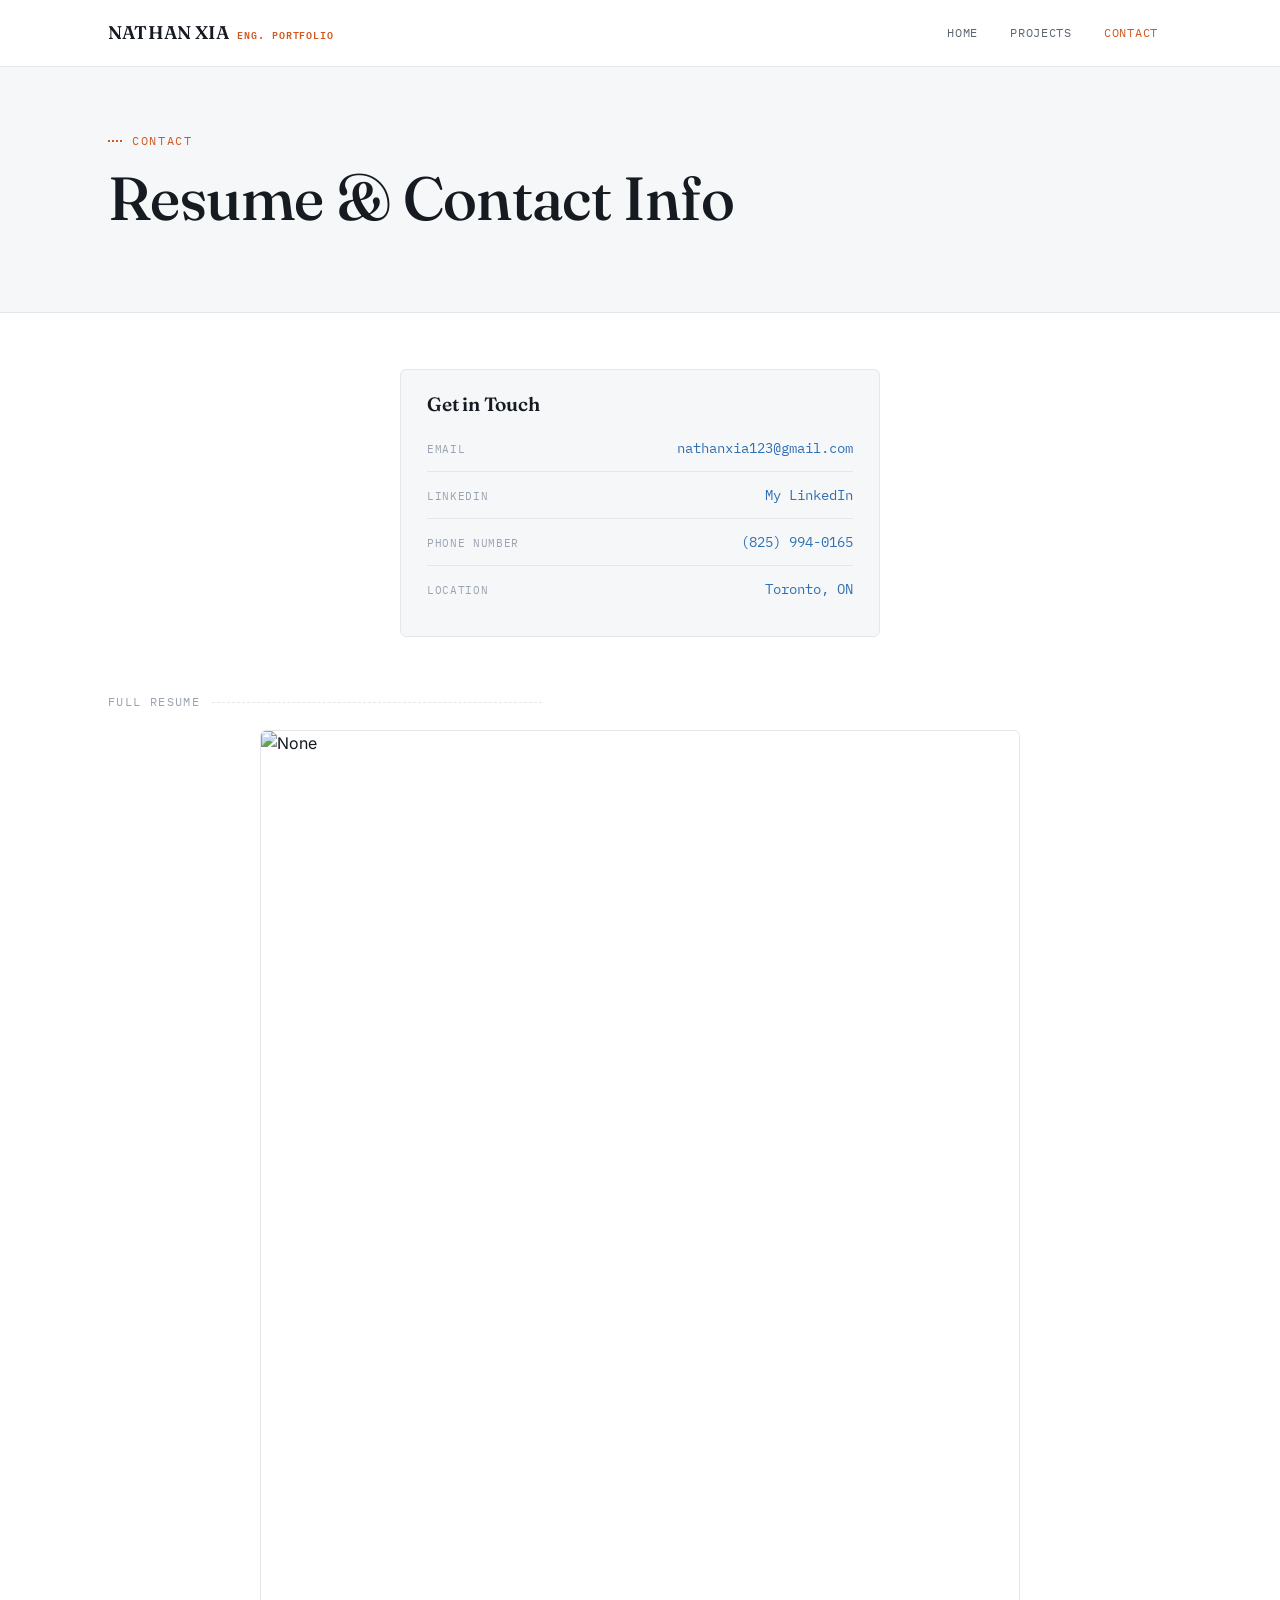
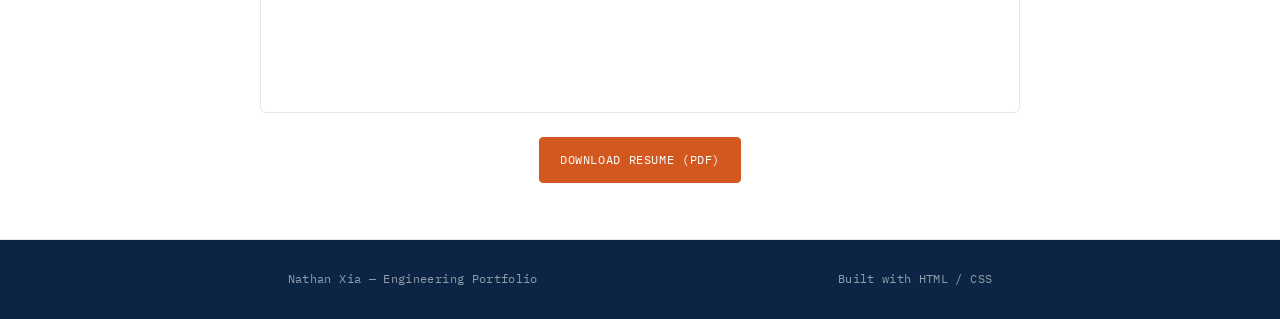
==== contact.html @ e9807b2f "Update resume image source to PDF link" ====
<!DOCTYPE html>
<html lang="en">
<head>
<meta charset="UTF-8">
<meta name="viewport" content="width=device-width, initial-scale=1.0">
<title>Contact — Nathan Xia</title>
<link rel="preconnect" href="https://fonts.googleapis.com">
  <link rel="icon" type="image/x-icon" href="Icon.jpg">
<link rel="preconnect" href="https://fonts.gstatic.com" crossorigin>
<link href="https://fonts.googleapis.com/css2?family=Fraunces:opsz,wght@9..144,400;9..144,500;9..144,600&family=Inter:wght@400;500;600&family=IBM+Plex+Mono:wght@400;500&display=swap" rel="stylesheet">
<link rel="stylesheet" href="styles.css">
</head>
<body>

<nav class="site-nav">
  <div class="wrap">
    <a class="brand" href="index.html">NATHAN XIA <small>Eng. Portfolio</small></a>
    <button class="nav-toggle" id="navToggle" aria-label="Toggle menu">≡</button>
    <ul class="nav-links" id="navLinks">
      <li><a href="index.html">Home</a></li>
      <li><a href="projects.html">Projects</a></li>
      <li><a href="contact.html" class="active">Contact</a></li>
    </ul>
  </div>
</nav>

<header class="proj-header">
  <div class="wrap" style="padding:64px 28px 48px;">
    <p class="eyebrow">Contact</p>
    <h1>Resume &amp; Contact Info</h1>
  </div>
</header>

<main>
  <section class="tight">
    <div class="wrap">
      <div class="panel contact-solo">
        <h3 style="margin-top:0;">Get in Touch</h3>
        <div class="contact-field">
          <span class="k">Email</span>
          <span class="v">nathanxia123@gmail.com</span>
        </div>
        <div class="contact-field">
          <span class="k">LinkedIn</span>
          <span class="v"><a href="https://www.linkedin.com/in/nathan-xia-985181336/">My LinkedIn</a></span>
        </div>
        <div class="contact-field">
          <span class="k">Phone Number</span>
          <span class="v">(825) 994-0165</span>
        </div>
        <div class="contact-field" style="border-bottom:none;">
          <span class="k">Location</span>
          <span class="v">Toronto, ON</span>
        </div>
      </div>
    </div>
  </section>

  <section class="tight" style="padding-top:0;">
    <div class="wrap">
      <p class="section-label">Full Resume</p>
      <figure class="resume-preview">
        <div class="frame">
           <img src="media/Nathan_Xia_s_Resume (5).pdf" alt="None">
        </div>
      </figure>
      <div class="resume-btn-row">
        <a class="btn" href="Resume May 2026.pdf">Download Resume (PDF)</a>
      </div>
    </div>
  </section>
</main>
   
<footer class="site-footer">
  <div class="footer-inner">
    <span>Nathan Xia — Engineering Portfolio</span>
    <span>Built with HTML / CSS</span>
  </div>
</footer>
<script>
  document.getElementById('navToggle')?.addEventListener('click', function(){
    document.getElementById('navLinks').classList.toggle('open');
  });
</script>
</body>
</html>
---- styles.css ----
/* ===========================================================
   NATHAN XIA — ENGINEERING PORTFOLIO
   Design language: clean editorial white, with a quiet
   aerospace thread running through it — deep flight-navy,
   a rocket-flame orange accent, and dashed "flight path"
   rules standing in for plain dividers.
   =========================================================== */

:root{
  --bg:        #ffffff;
  --bg-alt:    #f6f7f9;
  --panel:     #ffffff;
  --panel-2:   #f1f2f5;
  --line:      #e3e6eb;
  --line-soft: #ecedf1;
  --text:      #161b22;
  --text-dim:  #5b6472;
  --text-faint:#9aa3b1;
  --navy:      #0c2545;
  --navy-soft: #16335c;
  --accent:    #d2581f;   /* rocket-flame orange */
  --accent-dim:#b9763f;
  --accent-soft:#fbe6d6;
  --accent-2:  #2f6fb3;   /* flight-data blue, used for links */
  --good:      #2f7a55;

  --font-display: 'Fraunces', serif;
  --font-body: 'Inter', sans-serif;
  --font-mono: 'IBM Plex Mono', monospace;

  --maxw: 1120px;
}

*{box-sizing:border-box;}
html{scroll-behavior:smooth;}
body{
  margin:0;
  background:var(--bg);
  color:var(--text);
  font-family:var(--font-body);
  font-size:16px;
  line-height:1.6;
  -webkit-font-smoothing:antialiased;
}

img{max-width:100%;display:block;}

a{color:var(--accent-2);text-decoration:none;}
a:hover{text-decoration:underline;}

::selection{background:var(--accent);color:#161616;}

@media (prefers-reduced-motion: reduce){
  *{animation-duration:0.01ms !important; animation-iteration-count:1 !important; transition-duration:0.01ms !important; scroll-behavior:auto !important;}
}

/* ---------- layout shells ---------- */
.wrap{
  max-width:var(--maxw);
  margin:0 auto;
  padding:0 28px;
}
section{padding:88px 0;}
section.tight{padding:56px 0;}

.eyebrow{
  font-family:var(--font-mono);
  font-size:12px;
  letter-spacing:.14em;
  text-transform:uppercase;
  color:var(--accent);
  display:flex;
  align-items:center;
  gap:10px;
  margin:0 0 14px;
}
.eyebrow::before{
  content:"";
  width:14px;height:0;
  border-top:2px dotted var(--accent);
  display:inline-block;
}

h1,h2,h3,h4{
  font-family:var(--font-display);
  font-weight:600;
  line-height:1.14;
  margin:0 0 .5em;
  letter-spacing:-0.01em;
  color:var(--text);
}
h1{font-size:clamp(2.3rem,5vw,3.8rem); font-weight:500;}
h2{font-size:clamp(1.5rem,3vw,2.1rem); font-weight:500;}
h3{font-size:1.2rem;}

p{margin:0 0 1em;color:var(--text-dim);max-width:62ch;}
p.lead{color:var(--text);font-size:1.1rem;}

.divider{
  height:0;
  border-top:1px dashed var(--line);
  margin:0;
}

/* ---------- nav ---------- */
.site-nav{
  position:sticky;
  top:0;
  z-index:50;
  background:rgba(255,255,255,0.92);
  backdrop-filter:blur(8px);
  border-bottom:1px solid var(--line);
}
.site-nav .wrap{
  display:flex;
  align-items:center;
  justify-content:space-between;
  height:66px;
}
.brand{
  font-family:var(--font-display);
  font-weight:600;
  font-size:1.15rem;
  color:var(--text);
  letter-spacing:.01em;
  display:flex;
  align-items:baseline;
  gap:8px;
}
.brand small{
  font-family:var(--font-mono);
  font-size:.6rem;
  color:var(--accent);
  letter-spacing:.1em;
  text-transform:uppercase;
}
.brand:hover{text-decoration:none;}

.nav-links{
  display:flex;
  gap:4px;
  list-style:none;
  margin:0;
  padding:0;
  font-family:var(--font-mono);
  font-size:.76rem;
  letter-spacing:.06em;
  text-transform:uppercase;
}
.nav-links a{
  color:var(--text-dim);
  padding:8px 14px;
  border-radius:3px;
  display:inline-block;
}
.nav-links a:hover{color:var(--text);text-decoration:none;background:var(--bg-alt);}
.nav-links a.active{color:var(--accent);}

.nav-toggle{display:none;}

@media (max-width:720px){
  .nav-links{
    position:fixed;
    inset:66px 0 auto 0;
    flex-direction:column;
    background:var(--bg);
    border-bottom:1px solid var(--line);
    padding:8px;
    display:none;
  }
  .nav-links.open{display:flex;}
  .nav-toggle{
    display:inline-flex;
    background:none;border:1px solid var(--line);
    color:var(--text);width:36px;height:36px;
    border-radius:4px;align-items:center;justify-content:center;
    font-family:var(--font-mono);
  }
}

/* ---------- hero (dual video) ---------- */

.hero-frame{
  padding:28px 28px 0;
  max-width:var(--maxw);
  margin:0 auto;
}

.hero{
  position:relative;
  display:flex;
  flex-direction:column;
  height:min(78vh,640px);
  min-height:600px;
  overflow:hidden;
  background:var(--navy);
  border-radius:10px;
}

/* each half */
.hero-pane{
  flex:1;
  min-height:0;         
  position:relative;
  overflow:hidden;
  background:
    radial-gradient(circle at 30% 20%, var(--navy-soft) 0%, var(--navy) 70%);
}

/* divider line */
.hero-pane + .hero-pane{
  border-top:1px dashed rgba(210,88,31,0.35);
}

/* video fills pane */
.hero-pane video{
  position:absolute;
  inset:0;
  width:100%;
  height:100%;
  object-fit:cover;
  opacity:1;
  z-index:1;
}

/* top-left labels */
.hero-pane .pane-tag{
  position:absolute;
  top:18px;
  left:18px;
  font-family:var(--font-mono);
  font-size:.65rem;
  letter-spacing:.12em;
  color:rgba(255,255,255,0.45);
  text-transform:uppercase;
  z-index:3;
}

.hero-pane .pane-tag span{
  color:var(--accent);
}

/* overlay text block */
.hero-overlay{
  position:absolute;
  inset:0;
  z-index:4;
  display:flex;
  flex-direction:column;
  align-items:center;
   justify-content:center;
  text-align:center;
  background:transparent;
  padding:0 24px;
  pointer-events:none;
}

/* overlay text styling */
.hero-overlay .eyebrow{
  justify-content:center;
  color:var(--accent);
}

.hero-overlay .eyebrow::before{
  border-top-color:var(--accent);
}

.hero-overlay h1{
  color:#fff;
  margin-bottom:.3em;
  text-shadow:0 2px 24px rgba(0,0,0,.35);
}

.hero-overlay p{
  color:rgba(255,255,255,0.72);
  max-width:46ch;
}

/* ticker */
.hero-ticker{
  margin-top:22px;
  font-family:var(--font-mono);
  font-size:.72rem;
  letter-spacing:.16em;
  text-transform:uppercase;
  color:#fff;
  border-top:1px dashed rgba(255,255,255,0.3);
  border-bottom:1px dashed rgba(255,255,255,0.3);
  padding:10px 0;
  width:100%;
  max-width:560px;
}
/* ---------- about / cards ---------- */
.about-grid{
  display: grid;
  grid-template-columns: 1fr 1fr;
  gap: 48px;
  align-items: start;
}

.about-image img{
  width: 100%;
  height: auto;
  display: block;
  border-radius: 8px;
  object-fit: cover;
  border: 1px solid var(--line);
}

.about-caption{
  margin-top: 10px;
  font-size: .78rem;
  line-height: 1.4;
  color: #5a5a5a;
  font-family: var(--font-mono);

  max-width: 100%;   /* 🔥 prevents overflow influence */
  overflow-wrap: break-word;
}

/* optional file label */
.about-cap-file{
  display: block;
  font-size: .7rem;
  color: var(--accent);
  margin-bottom: 6px;
}

@media (max-width:820px){ .about-grid{grid-template-columns:1fr;} }

.panel{
  background:var(--bg-alt);
  border:1px solid var(--line);
  border-radius:6px;
  padding:24px 26px;
}

.tag-list{
  list-style:none;
  margin:0;padding:0;
  display:flex;flex-wrap:wrap;gap:8px;
}
.tag{
  font-family:var(--font-mono);
  font-size:1.0rem;
  letter-spacing:.02em;
  color:var(--text-dim);
  border:1px solid var(--line);
  background:#fff;
  padding:6px 11px;
  border-radius:3px;
  white-space:nowrap;
}
/* ---------- featured / project index cards ---------- */

/* ---------- project grid ---------- */
.proj-grid{
  display:grid;
  grid-template-columns:repeat(2, minmax(320px, 1fr));
  gap:28px;
}

@media (max-width:720px){
  .proj-grid{
    grid-template-columns:1fr;
  }
}

/* ---------- project card ---------- */
.proj-card{
  position:relative;
  display:block;
  background:#fff;
  border:1px solid var(--line);
  border-radius:8px;
  overflow:hidden;
  transition:border-color .2s ease, transform .2s ease, box-shadow .2s ease;

  min-height:500px; /* makes cards taller */
}

.proj-card:hover{
  border-color:var(--accent-dim);
  transform:translateY(-2px);
  text-decoration:none;
  box-shadow:0 10px 30px -16px rgba(12,37,69,0.35);
}

/* ---------- image / thumbnail ---------- */
.proj-card .thumb{
  height:350px; /* taller image area */
  background:var(--bg-alt);
  display:flex;
  align-items:center;
  justify-content:center;
  overflow:hidden;
  border-bottom:1px solid var(--line);
}

.proj-card .thumb img{
  width:100%;
  height:100%;
  object-fit:cover;
}

.proj-card .thumb .ph-mark{
  font-family:var(--font-mono);
  font-size:.7rem;
  color:var(--text-faint);
  letter-spacing:.1em;
  text-transform:uppercase;
}

/* ---------- text body ---------- */
.proj-card .body{
  padding:14px 16px 16px;
}

.proj-card .index{
  font-family:var(--font-mono);
  font-size:.7rem;
  color:var(--accent);
  letter-spacing:.08em;
}

.proj-card h3{
  margin:6px 0 8px;
  color:var(--text);
}

.proj-card p{
  font-size:.92rem;
  margin:0;
}



/* ---------- status tag ---------- */
.proj-card .status{
  display:inline-block;
  margin-top:10px;
  font-family:var(--font-mono);
  font-size:.65rem;
  letter-spacing:.1em;
  text-transform:uppercase;
  color:var(--good);
  border:1px solid #cfe6da;
  background:#f1f9f4;
  padding:3px 8px;
  border-radius:3px;
}

/* ---------- project detail ---------- */
.proj-header{
  border-bottom:1px solid var(--line);
  background:var(--bg-alt);
}
.proj-header .index-tag{
  font-family:var(--font-mono);
  color:var(--accent);
  font-size:.8rem;
  letter-spacing:.1em;
  text-transform:uppercase;
}
.badge-ongoing{
  display:inline-block;
  margin-left:10px;
  font-family:var(--font-mono);
  font-size:.6rem;
  letter-spacing:.1em;
  text-transform:uppercase;
  color:var(--accent);
  background:var(--accent-soft);
  border:1px solid #ecc9a8;
  padding:2px 8px;
  border-radius:10px;
  vertical-align:middle;
}

.section-label{
  font-family:var(--font-mono);
  font-size:.72rem;
  letter-spacing:.12em;
  text-transform:uppercase;
  color:var(--text-faint);
  margin:0 0 18px;
  display:flex;
  align-items:center;
  gap:12px;
}
.section-label::after{
  content:"";
  flex:1;
  height:0;
  border-top:1px dashed var(--line);
}

ul.std-list{
  margin:0 0 1em;
  padding-left:1.1em;
  color:var(--text-dim);
}
ul.std-list ul{margin-top:6px;margin-bottom:6px;}
ul.std-list li{margin-bottom:7px;}
ul.std-list li::marker{color:var(--accent-2);}

/* gallery — single-column editorial flow, no grid.
   Two images per project can be marked "shot--large" (wider,
   taller, bleeds past the text column) to create a visual
   hierarchy; everything else uses "shot--std" at one
   consistent, smaller size. */
.gallery{
  display:flex;
  flex-direction:column;
  gap:44px;
}

figure.shot{
  margin:0 auto;
  width:100%;
}
figure.shot--large{ max-width:880px; }
figure.shot--std{ max-width:560px; }

.shot-row{
  display:grid;
  grid-template-columns:1fr 1fr;
  gap:28px;
  max-width:880px;
  margin:0 auto;
  align-items:start;
}
.shot-row figure.shot--std{ max-width:none; width:100%; margin:0; }
@media (max-width:680px){
  .shot-row{ grid-template-columns:1fr; }
}

figure.shot .frame{
  background:var(--bg-alt);
  border:1px solid var(--line);
  border-radius:6px;
  overflow:hidden;
  position:relative;
  min-height:260px;
}
figure.shot--large .frame{ aspect-ratio:16/9; min-height:340px; }
figure.shot--std .frame{ aspect-ratio:4/3; min-height:240px; }

figure.shot .frame img,
figure.shot .frame video{
  position:absolute;inset:0;
  width:100%;height:100%;
  object-fit:cover;
}

figcaption{
  padding:14px 2px 0;
  font-size:.92rem;
  color:var(--text-dim);
}
figure.shot--large figcaption{ font-size:.96rem; }
figcaption .cap-file{
  display:block;
  font-family:var(--font-mono);
  font-size:.68rem;
  color:var(--text-faint);
  letter-spacing:.04em;
  margin-bottom:6px;
}

.img-placeholder{
  position:absolute; inset:0;
  background:
    repeating-linear-gradient(45deg, var(--line) 0 1px, transparent 1px 13px);
  display:flex;
  flex-direction:column;
  align-items:center;
  justify-content:center;
  gap:6px;
  text-align:center;
  padding:18px;
}
.img-placeholder .ph-icon{
  width:34px;height:34px;
  border:1.5px solid var(--text-faint);
  border-radius:4px;
  position:relative;
  opacity:.7;
}
.img-placeholder .ph-icon::after{
  content:"";
  position:absolute;
  width:10px;height:10px;
  border-radius:50%;
  border:1.5px solid var(--text-faint);
  left:6px;top:6px;
}
.img-placeholder .ph-text{
  font-family:var(--font-mono);
  font-size:.68rem;
  color:var(--text-faint);
  letter-spacing:.04em;
  text-transform:uppercase;
}
.img-placeholder .ph-file{
  font-family:var(--font-mono);
  font-size:.74rem;
  color:var(--accent-2);
}

.video-placeholder{
  position:absolute; inset:0;
  display:flex;
  flex-direction:column;
  align-items:center;
  justify-content:center;
  gap:8px;
}
.video-placeholder .play-ring{
  width:46px;height:46px;
  border-radius:50%;
  border:1.5px solid var(--accent-dim);
  display:flex;align-items:center;justify-content:center;
}
.video-placeholder .play-ring::after{
  content:"";
  border-style:solid;
  border-width:7px 0 7px 11px;
  border-color:transparent transparent transparent var(--accent-dim);
  margin-left:2px;
}
.video-placeholder .ph-text{
  font-family:var(--font-mono);
  font-size:.68rem;
  color:var(--text-faint);
  letter-spacing:.04em;
  text-transform:uppercase;
}

/* link placeholder e.g. "Found Here:" */
.link-stub{
  display:inline-flex;
  align-items:center;
  gap:6px;
  font-family:var(--font-mono);
  font-size:.82rem;
  color:var(--accent-2);
  border-bottom:1px dashed var(--accent-2);
  padding-bottom:1px;
}

/* project footer pagination */
.proj-pagination{
  display:flex;
  justify-content:space-between;
  gap:16px;
  border-top:1px dashed var(--line);
  padding-top:28px;
}
.page-link{
  font-family:var(--font-mono);
  font-size:.78rem;
  color:var(--text-dim);
  text-transform:uppercase;
  letter-spacing:.05em;
  border:1px solid var(--line);
  border-radius:4px;
  padding:10px 16px;
}
.page-link:hover{border-color:var(--accent-dim);color:var(--accent);text-decoration:none;}
.page-link.next{text-align:right;margin-left:auto;}

/* buttons */
.btn{
  display:inline-flex;
  align-items:center;
  gap:8px;
  font-family:var(--font-mono);
  font-size:.78rem;
  letter-spacing:.05em;
  text-transform:uppercase;
  color:#fff;
  background:var(--accent);
  padding:12px 20px;
  border-radius:4px;
  border:1px solid var(--accent);
}
.btn:hover{text-decoration:none;background:#b94a16;}
.btn.ghost{
  background:transparent;
  color:var(--text);
  border:1px solid var(--line);
}
.btn.ghost:hover{border-color:var(--accent-dim);color:var(--accent);}

/* contact */
.contact-grid{
  display:grid;
  grid-template-columns:1fr 1fr;
  gap:28px;
}
@media (max-width:720px){ .contact-grid{grid-template-columns:1fr;} }

.contact-solo{
  max-width:480px;
  margin:0 auto;
}

.resume-btn-row{
  text-align:center;
  margin-top:24px;
}
.contact-field{
  display:flex;
  justify-content:space-between;
  align-items:baseline;
   padding:12px 0px;
  border-bottom:1px solid var(--line);
  font-family:var(--font-mono);
  font-size:.86rem;
}
.contact-field span.k{color:var(--text-faint);text-transform:uppercase;letter-spacing:.06em;font-size:.68rem;}
.contact-field span.v{color:var(--accent-2);}

/* resume preview — full-page image of the resume, shown below the contact cards */
.resume-preview{
  margin:0 auto;
  max-width:760px;
  width:100%;
}
.resume-preview .frame{
  background:var(--bg-alt);
  border:1px solid var(--line);
  border-radius:6px;
  overflow:hidden;
  position:relative;
  aspect-ratio:8.5/11;
  min-height:600px;
}
.resume-preview .frame img{
  position:absolute;
  inset:0;
  width:100%;
  height:100%;
  object-fit:contain;
  background:#fff;
}

/* footer */
/* full-width footer background */
footer.site-footer{
  border-top:1px solid var(--line);
  background:var(--navy);
  padding: 30px 0;
  width: 100%;
}

/* centered inner container */
.footer-inner{
  max-width: var(--maxw);
  margin: 0 auto;
  padding: 0 28px;

  display: flex;
  justify-content: center;
  align-items: center;
   gap:300px;

  /* text styling (same vibe as before) */
  color: rgba(255,255,255,0.55);
  font-family: var(--font-mono);
  font-size: .74rem;
  letter-spacing: .03em;
  flex-wrap: wrap;
}
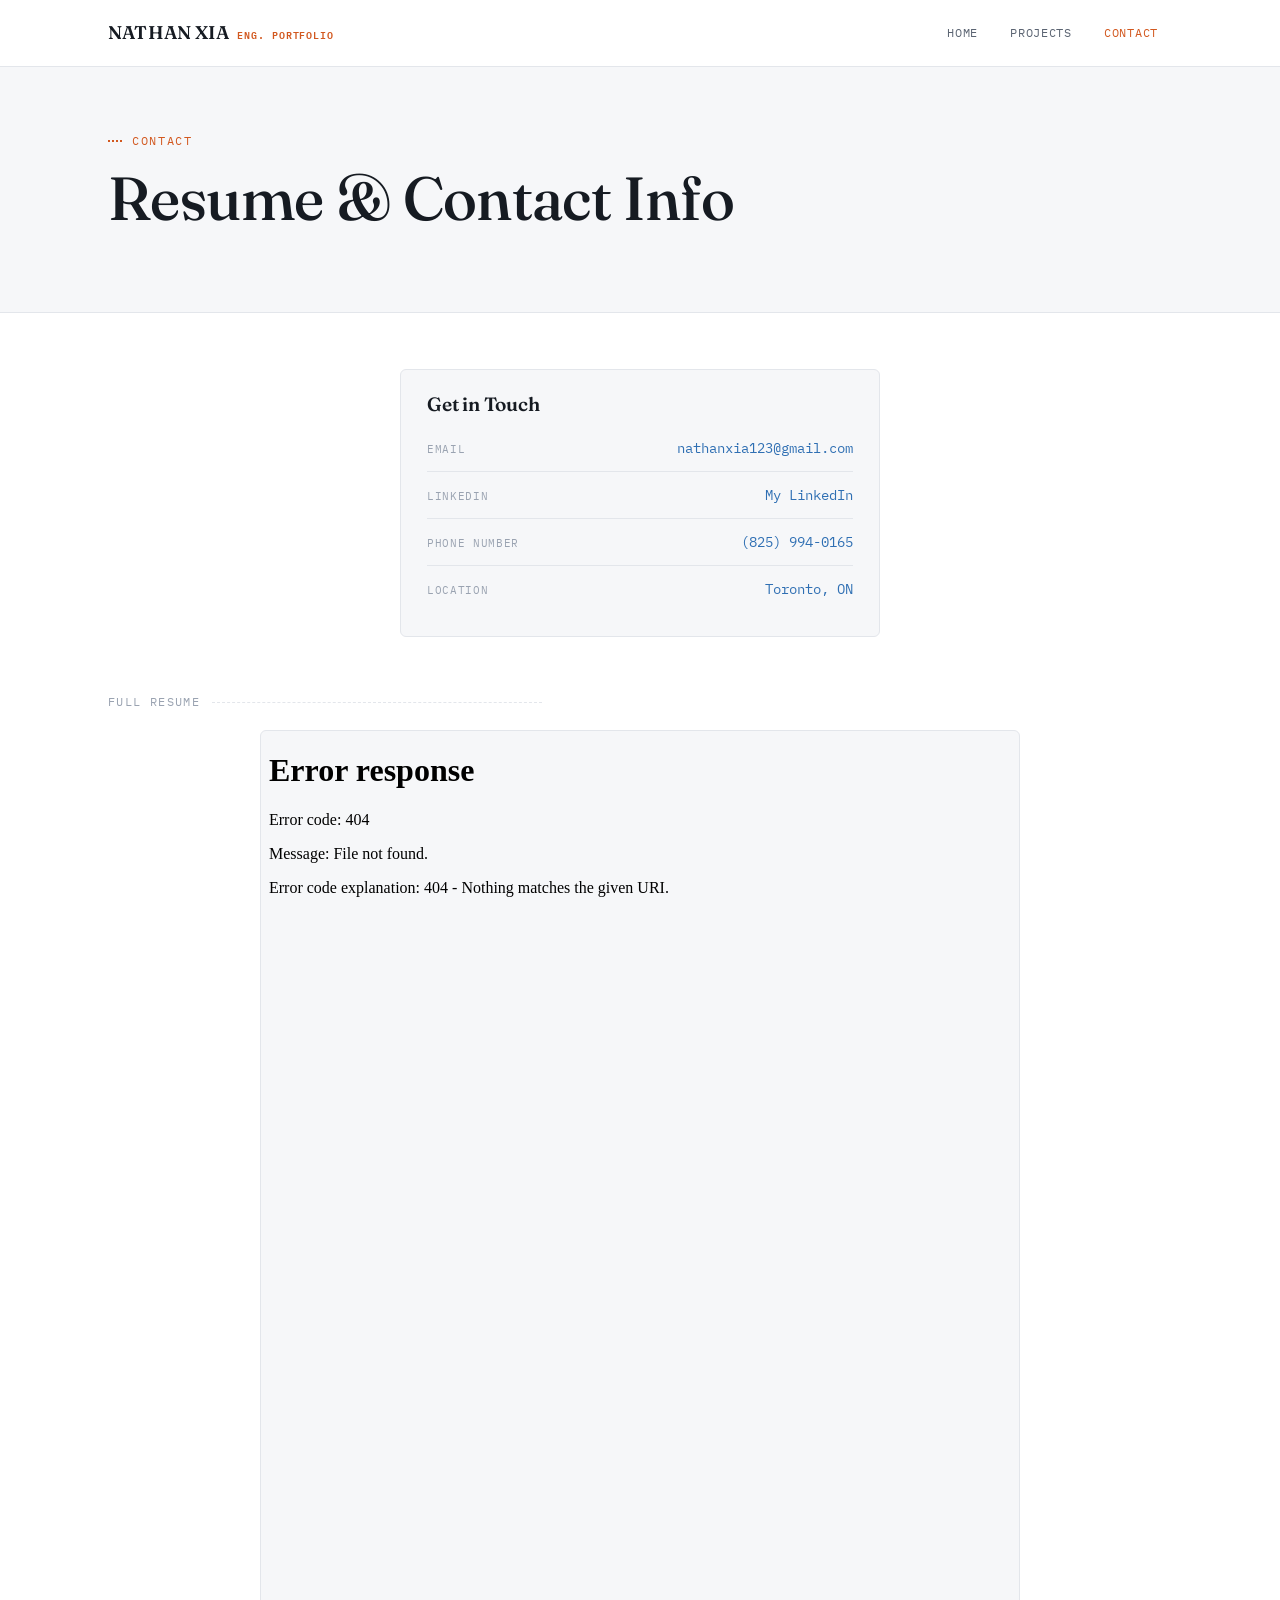
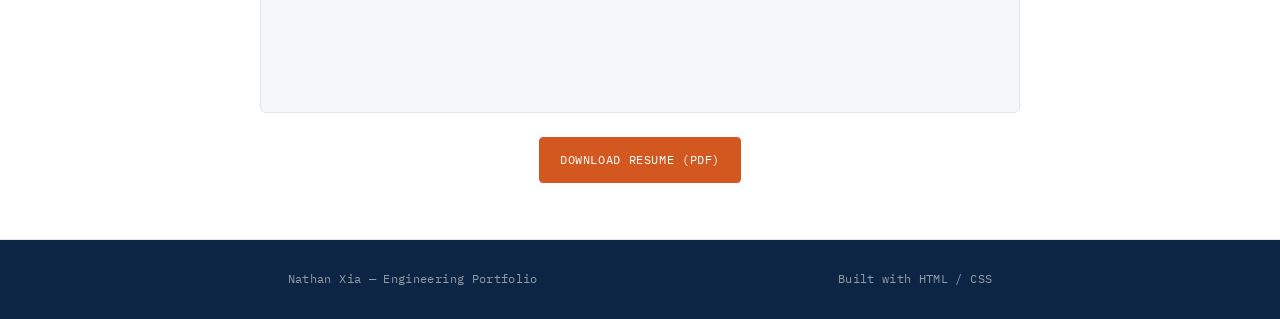
==== commit 883071e7: "Embed resume in iframe and update download link Replaced the resume image with an iframe for better " ====
--- a/contact.html
+++ b/contact.html
@@ -56,19 +56,28 @@
     </div>
   </section>
 
-  <section class="tight" style="padding-top:0;">
-    <div class="wrap">
-      <p class="section-label">Full Resume</p>
-      <figure class="resume-preview">
-        <div class="frame">
-           <img src="media/Nathan_Xia_s_Resume (5).pdf" alt="None">
-        </div>
-      </figure>
-      <div class="resume-btn-row">
-        <a class="btn" href="Resume May 2026.pdf">Download Resume (PDF)</a>
+ <section class="tight" style="padding-top:0;">
+  <div class="wrap">
+    <p class="section-label">Full Resume</p>
+
+    <figure class="resume-preview">
+      <div class="frame">
+        <iframe
+          src="media/Nathan_Xia_s_Resume (5).pdf"
+          width="100%"
+          height="800"
+          style="border: none;">
+        </iframe>
       </div>
+    </figure>
+
+    <div class="resume-btn-row">
+      <a class="btn" href="media/Nathan_Xia_s_Resume (5).pdf" download>
+        Download Resume (PDF)
+      </a>
     </div>
-  </section>
+  </div>
+</section>
 </main>
    
 <footer class="site-footer">
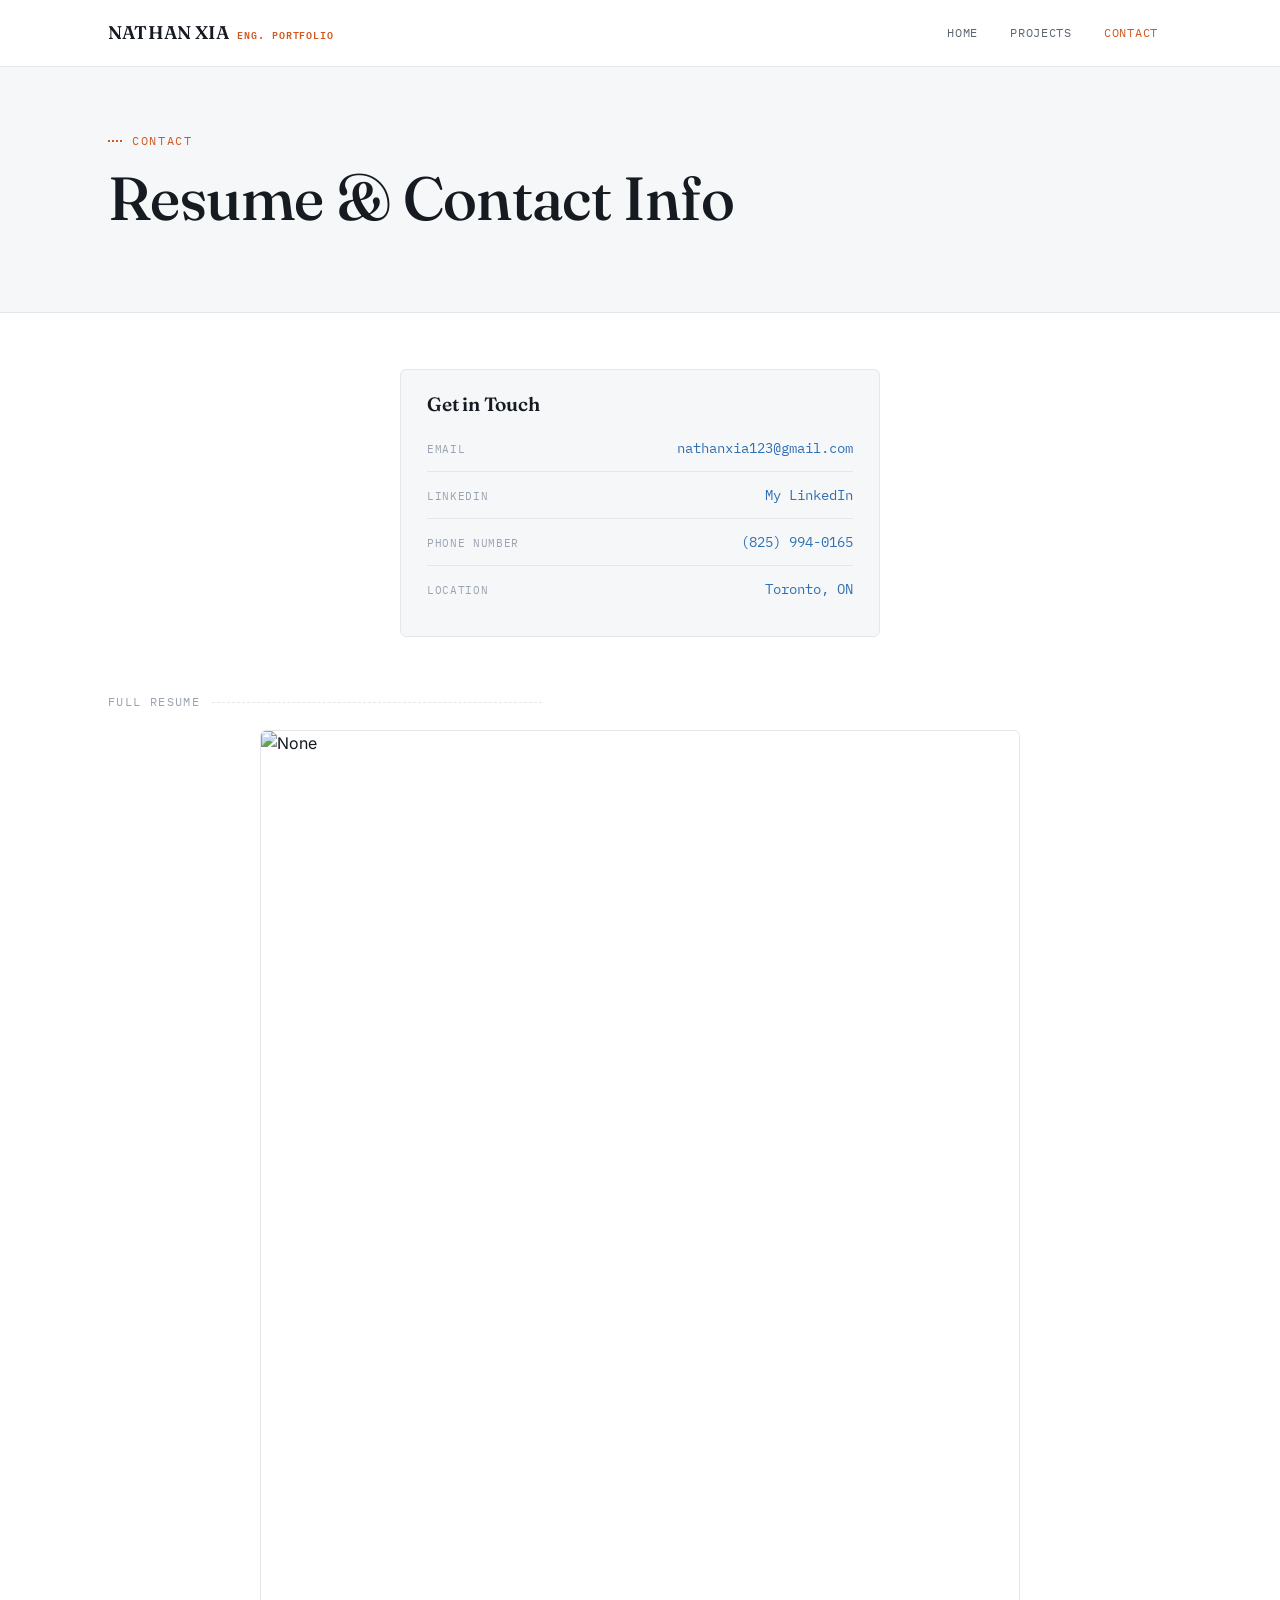
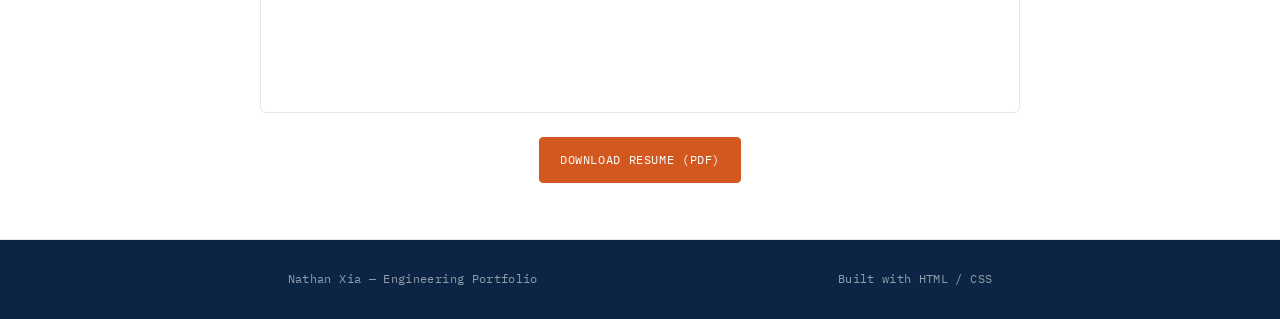
==== commit b946ca72: "Replace resume iframe with image and download link Updated the resume section to display an image an" ====
--- a/contact.html
+++ b/contact.html
@@ -57,27 +57,18 @@
   </section>
 
  <section class="tight" style="padding-top:0;">
-  <div class="wrap">
-    <p class="section-label">Full Resume</p>
-
-    <figure class="resume-preview">
-      <div class="frame">
-        <iframe
-          src="media/Nathan_Xia_s_Resume (5).pdf"
-          width="100%"
-          height="800"
-          style="border: none;">
-        </iframe>
+    <div class="wrap">
+      <p class="section-label">Full Resume</p>
+      <figure class="resume-preview">
+        <div class="frame">
+           <img src="media/Nathan Xia's Resume.png" alt="None">
+        </div>
+      </figure>
+      <div class="resume-btn-row">
+        <a class="btn" href="media/Nathan Xia's Resume.pdf">Download Resume (PDF)</a>
       </div>
-    </figure>
-
-    <div class="resume-btn-row">
-      <a class="btn" href="media/Nathan_Xia_s_Resume (5).pdf" download>
-        Download Resume (PDF)
-      </a>
     </div>
-  </div>
-</section>
+  </section>
 </main>
    
 <footer class="site-footer">
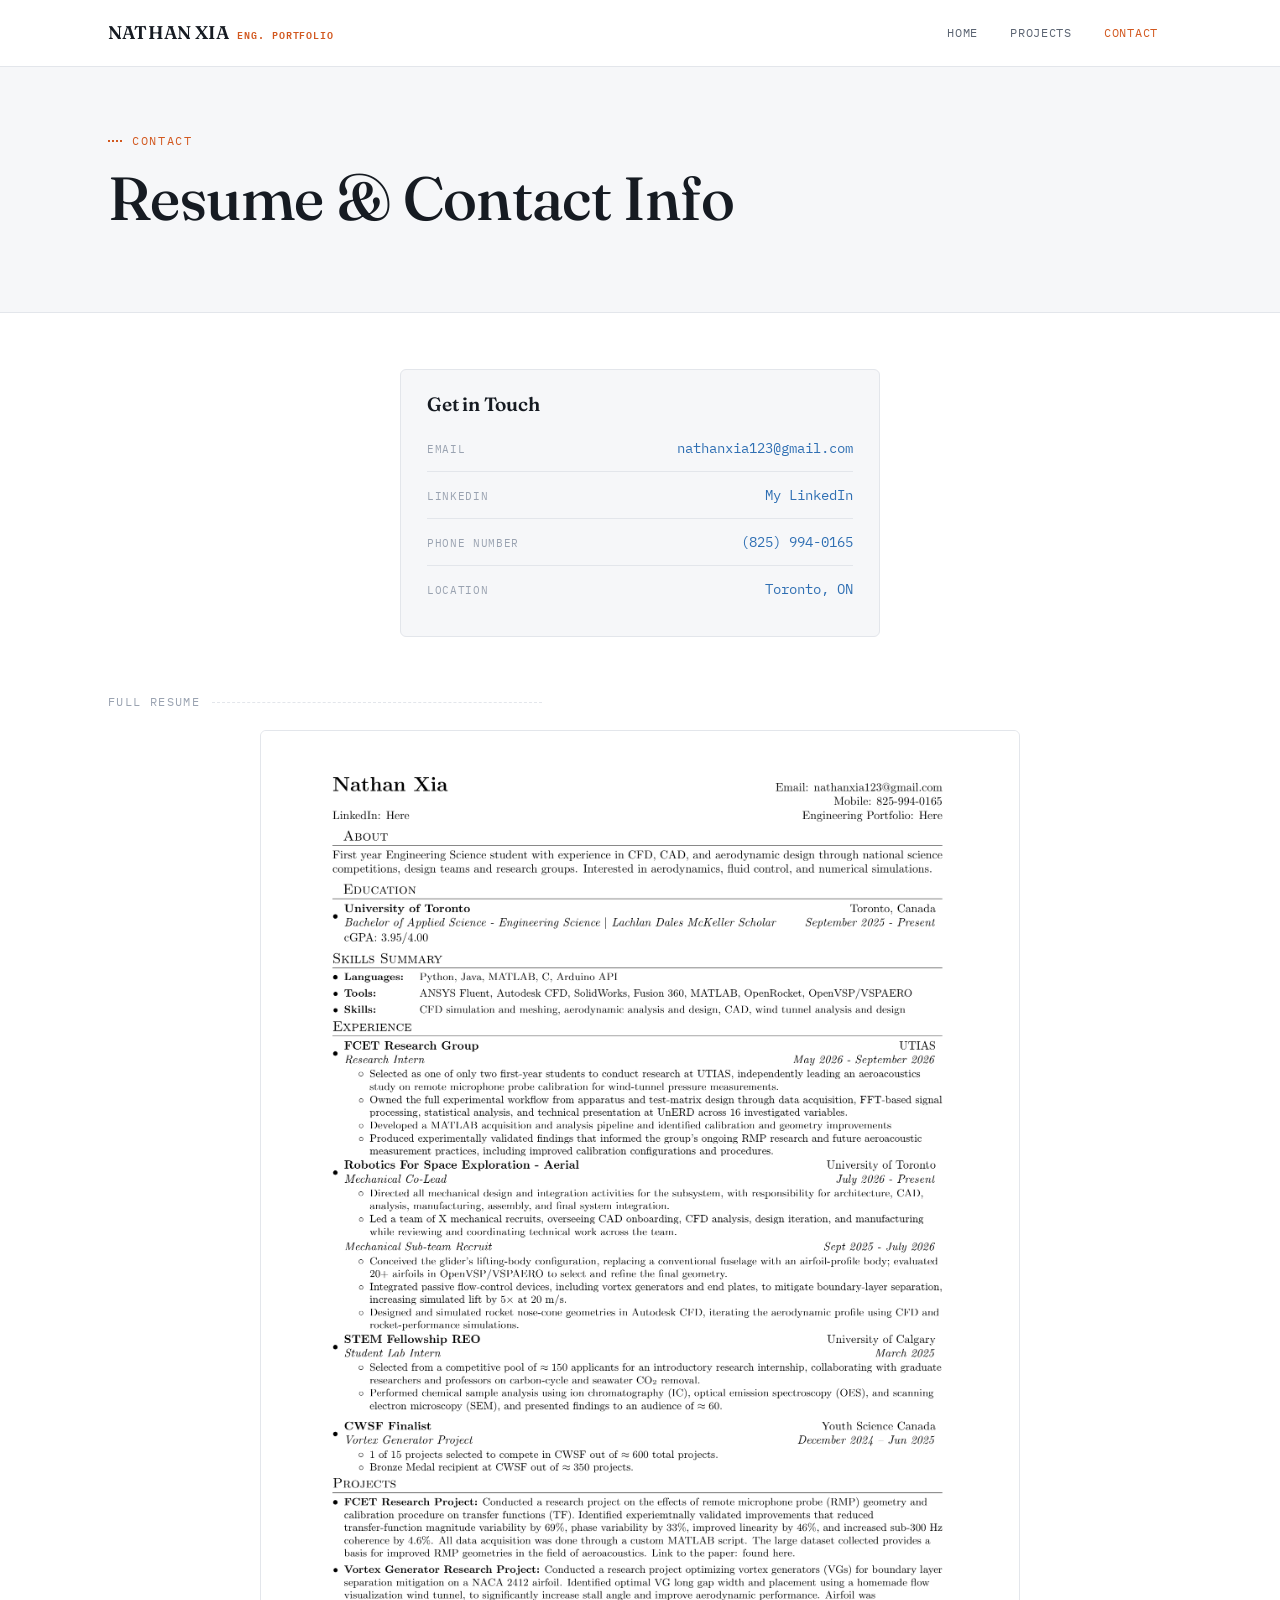
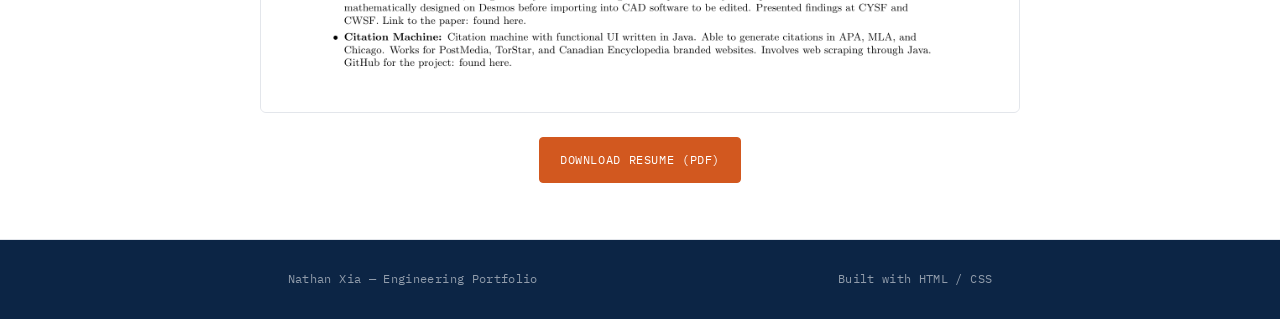
==== commit 900653ca: "Add download attribute to resume link" ====
--- a/contact.html
+++ b/contact.html
@@ -64,9 +64,11 @@
            <img src="media/Nathan Xia's Resume.png" alt="None">
         </div>
       </figure>
-      <div class="resume-btn-row">
-        <a class="btn" href="media/Nathan Xia's Resume.pdf">Download Resume (PDF)</a>
-      </div>
+     <div class="resume-btn-row">
+      <a class="btn" href="media/Nathan Xia's Resume.pdf" download>
+        Download Resume (PDF)
+      </a>
+    </div>
     </div>
   </section>
 </main>
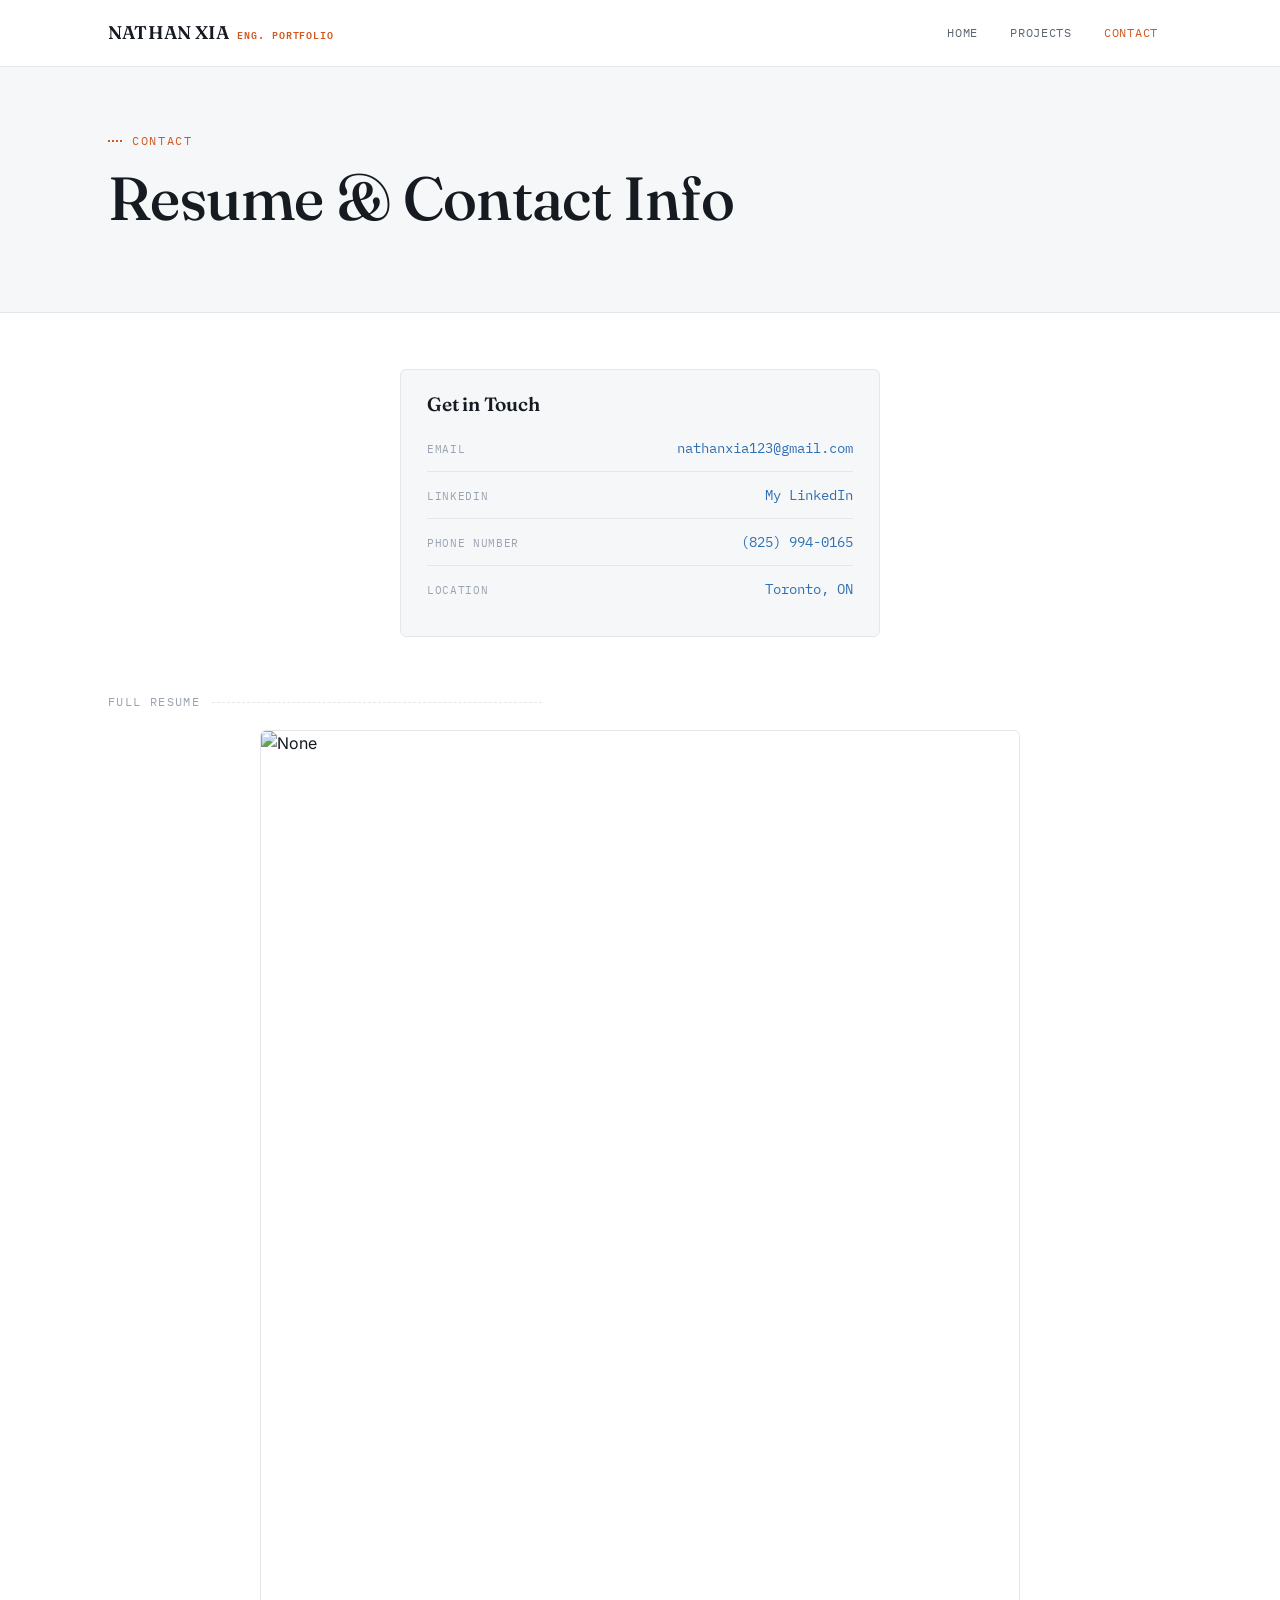
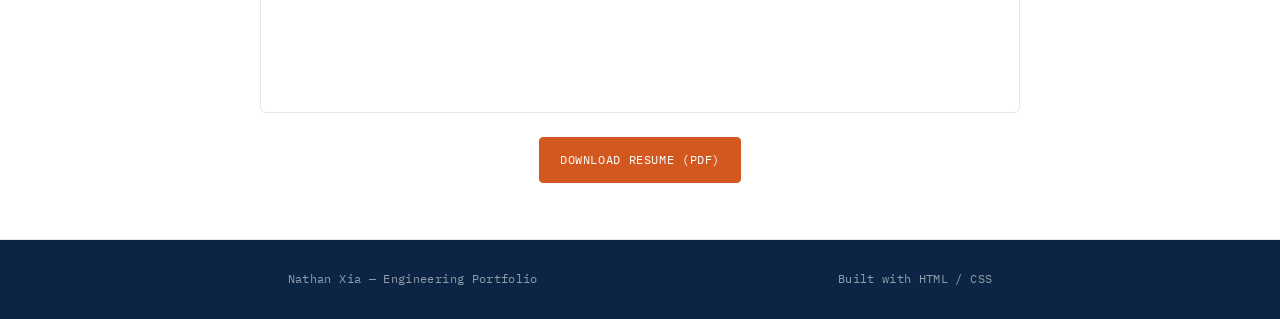
==== commit 78514a07: "Update resume image and PDF links" ====
--- a/contact.html
+++ b/contact.html
@@ -61,11 +61,11 @@
       <p class="section-label">Full Resume</p>
       <figure class="resume-preview">
         <div class="frame">
-           <img src="media/Nathan Xia's Resume.png" alt="None">
+           <img src="media/Nathan Xia's Resume (Aero).png" alt="None">
         </div>
       </figure>
      <div class="resume-btn-row">
-      <a class="btn" href="media/Nathan Xia's Resume.pdf" download>
+      <a class="btn" href="media/Nathan Xia's Resume (Aero).pdf" download>
         Download Resume (PDF)
       </a>
     </div>
--- a/styles.css
+++ b/styles.css
@@ -773,3 +773,42 @@
   letter-spacing: .03em;
   flex-wrap: wrap;
 }
+
+/* Project summaries: additions for the revised project pages. */
+.project-intro{display:grid;grid-template-columns:minmax(0,1fr) minmax(0,1fr);gap:40px;align-items:start;}
+.project-meta{font-size:.9rem;color:var(--text-dim);margin-bottom:24px;}
+.project-meta strong{color:var(--text);}
+.project-brief h2{font-size:1.5rem;}
+.project-brief h3{margin-top:22px;}
+.project-result{border-left:3px solid var(--accent);background:var(--bg-alt);padding:18px 20px;margin:24px 0 12px;}
+.result-label{display:block;font-family:var(--font-mono);font-size:.8rem;color:var(--accent);margin-bottom:8px;}
+.project-result p{margin:0;color:var(--text);}
+.project-note{font-size:.9rem;}
+.project-details{margin-top:44px;max-width:76ch;}
+.project-details h2{margin-bottom:20px;}
+.project-details p{max-width:76ch;}
+figure.project-lead-image{max-width:none;}
+figure.project-lead-image .frame{min-height:0;aspect-ratio:auto;}
+figure.project-lead-image .frame img{position:static;width:100%;height:auto;object-fit:contain;}
+figure.project-lead-image figcaption{font-size:.9rem;}
+@media(max-width:820px){.project-intro{grid-template-columns:1fr;gap:24px;}.project-details{margin-top:32px;}}
+
+/* Homepage quick links; hero videos and existing section order are preserved. */
+.home-actions{
+  display:flex;
+  flex-wrap:wrap;
+  justify-content:center;
+  gap:12px;
+  padding-top:24px;
+}
+.home-actions .btn{
+  justify-content:center;
+  text-align:center;
+}
+.home-actions .btn:focus-visible{
+  outline:3px solid var(--navy);
+  outline-offset:4px;
+}
+@media(max-width:480px){
+  .home-actions .btn{flex:1 1 100%;}
+}
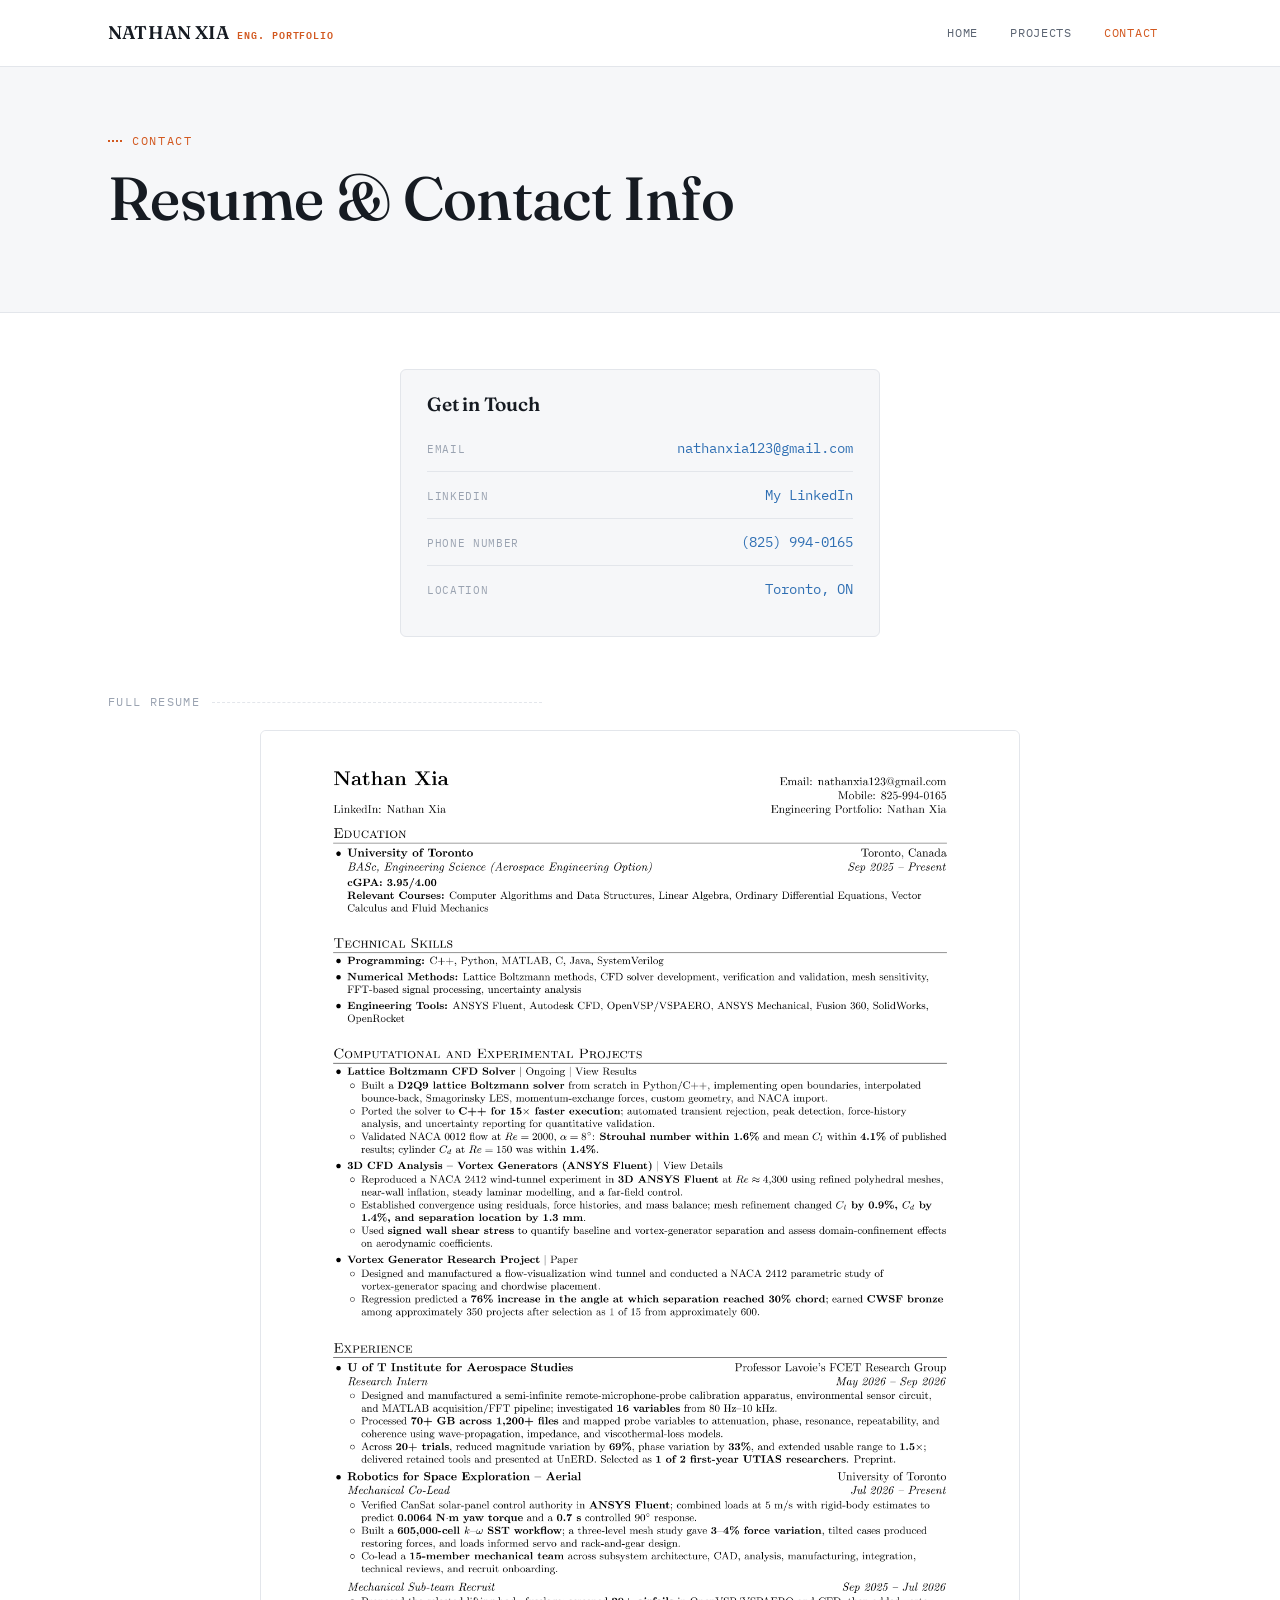
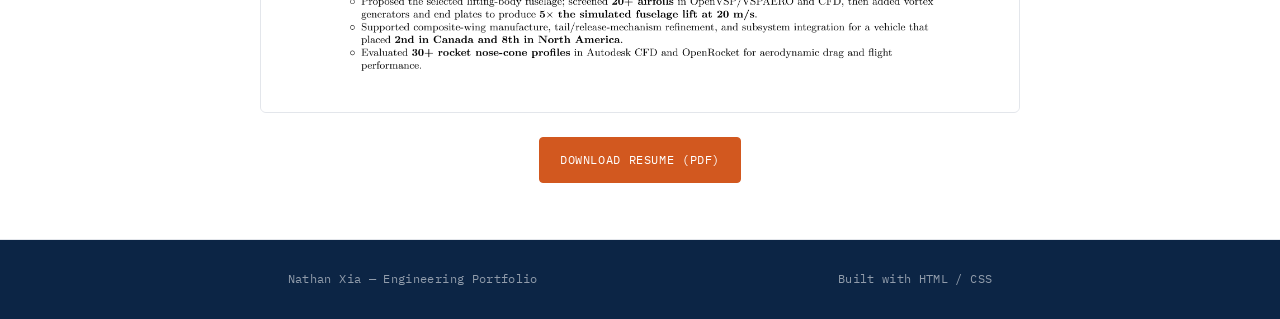
==== commit e586a332: "Add GoatCounter script to contact.html" ====
--- a/contact.html
+++ b/contact.html
@@ -10,6 +10,8 @@
 <link href="https://fonts.googleapis.com/css2?family=Fraunces:opsz,wght@9..144,400;9..144,500;9..144,600&family=Inter:wght@400;500;600&family=IBM+Plex+Mono:wght@400;500&display=swap" rel="stylesheet">
 <link rel="stylesheet" href="styles.css">
 </head>
+  <script data-goatcounter="https://nathanxia123.goatcounter.com/count"
+        async src="//gc.zgo.at/count.js"></script>
 <body>
 
 <nav class="site-nav">
@@ -61,11 +63,11 @@
       <p class="section-label">Full Resume</p>
       <figure class="resume-preview">
         <div class="frame">
-           <img src="media/Nathan Xia's Resume (Aero).png" alt="None">
+           <img src="media/Nathan Xia's Resume (CFD).png" alt="None">
         </div>
       </figure>
      <div class="resume-btn-row">
-      <a class="btn" href="media/Nathan Xia's Resume (Aero).pdf" download>
+      <a class="btn" href="media/Nathan Xia's Resume (CFD).pdf" download>
         Download Resume (PDF)
       </a>
     </div>
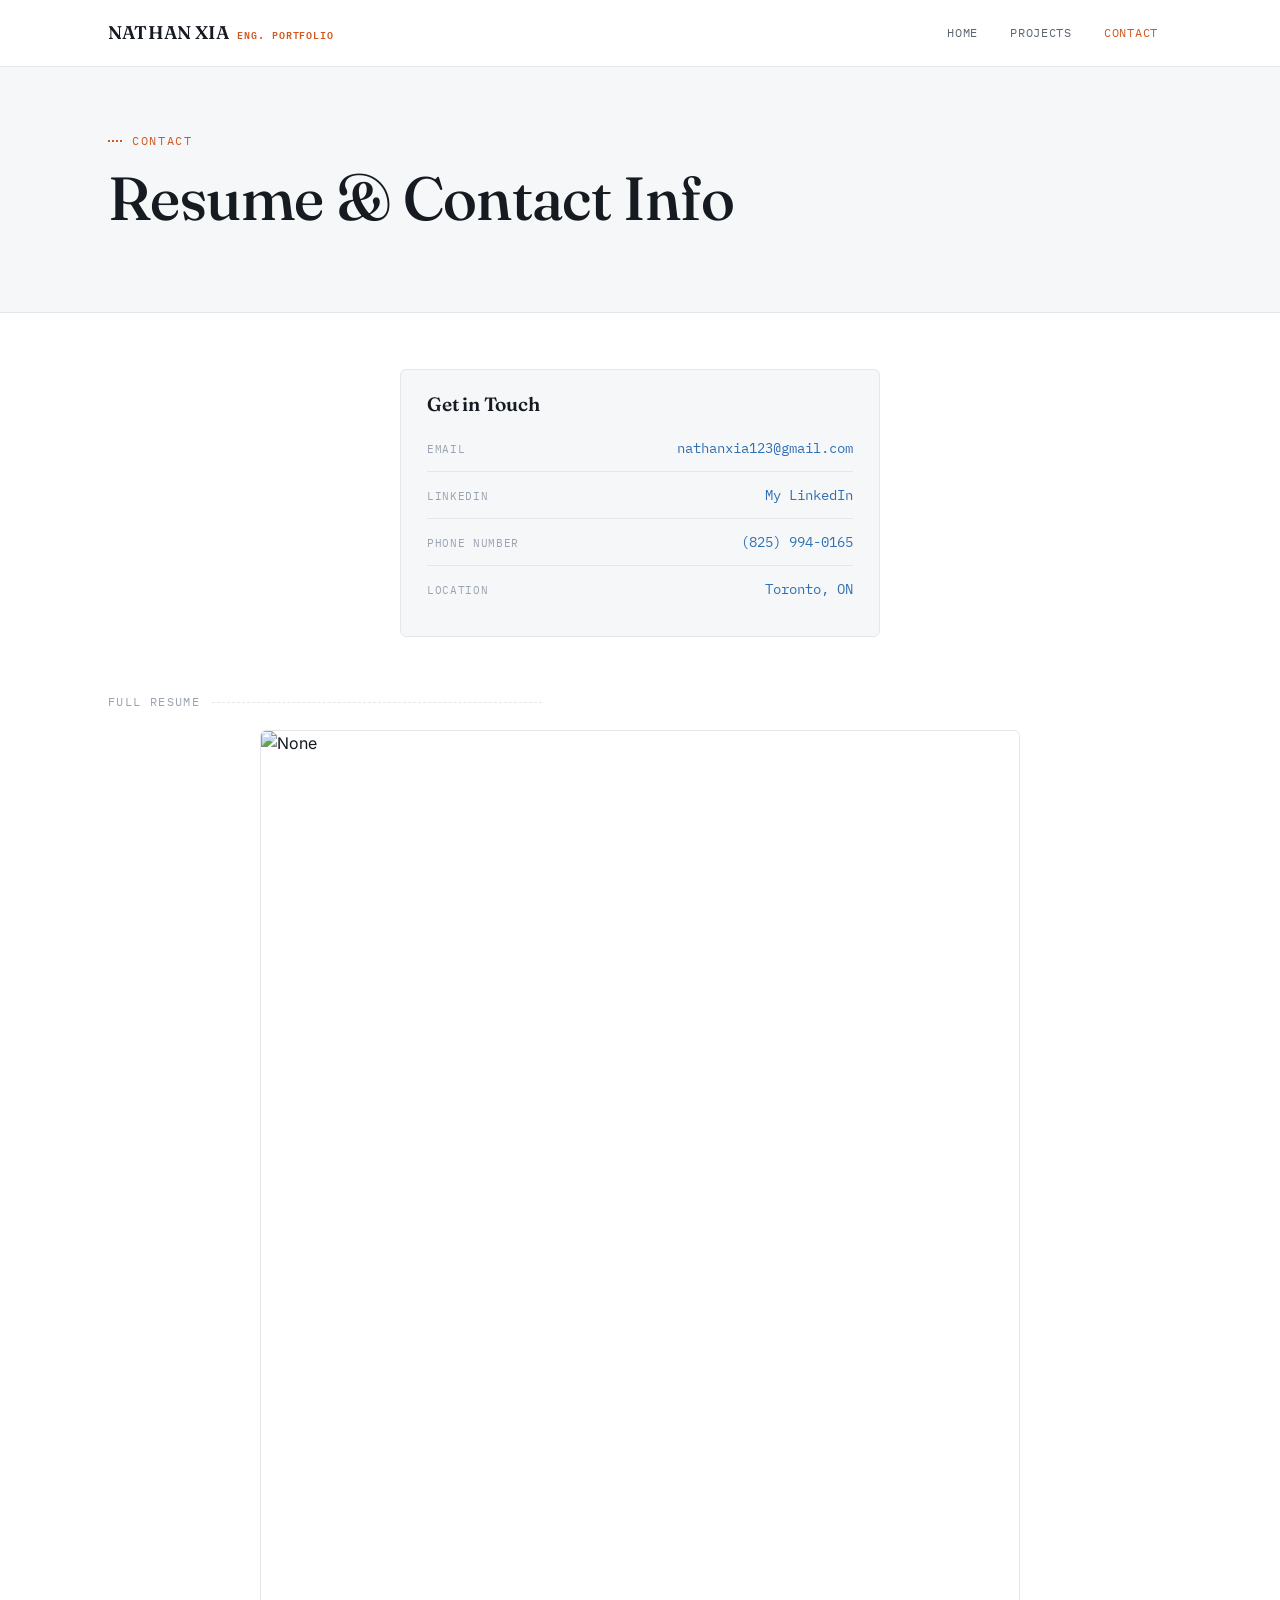
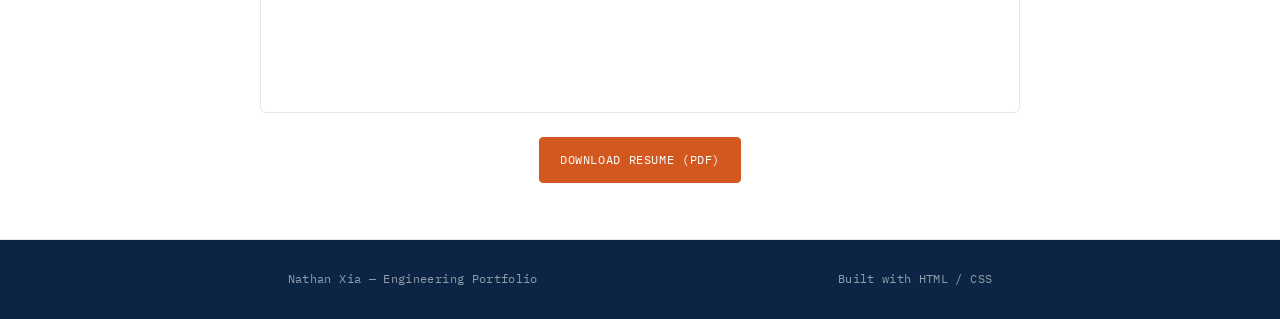
==== commit 18b60c71: "Update resume image and PDF links" ====
--- a/contact.html
+++ b/contact.html
@@ -63,11 +63,11 @@
       <p class="section-label">Full Resume</p>
       <figure class="resume-preview">
         <div class="frame">
-           <img src="media/Nathan Xia's Resume (CFD).png" alt="None">
+           <img src="media/Nathan Xia's Resume.png" alt="None">
         </div>
       </figure>
      <div class="resume-btn-row">
-      <a class="btn" href="media/Nathan Xia's Resume (CFD).pdf" download>
+      <a class="btn" href="media/Nathan Xia's Resume.pdf" download>
         Download Resume (PDF)
       </a>
     </div>
